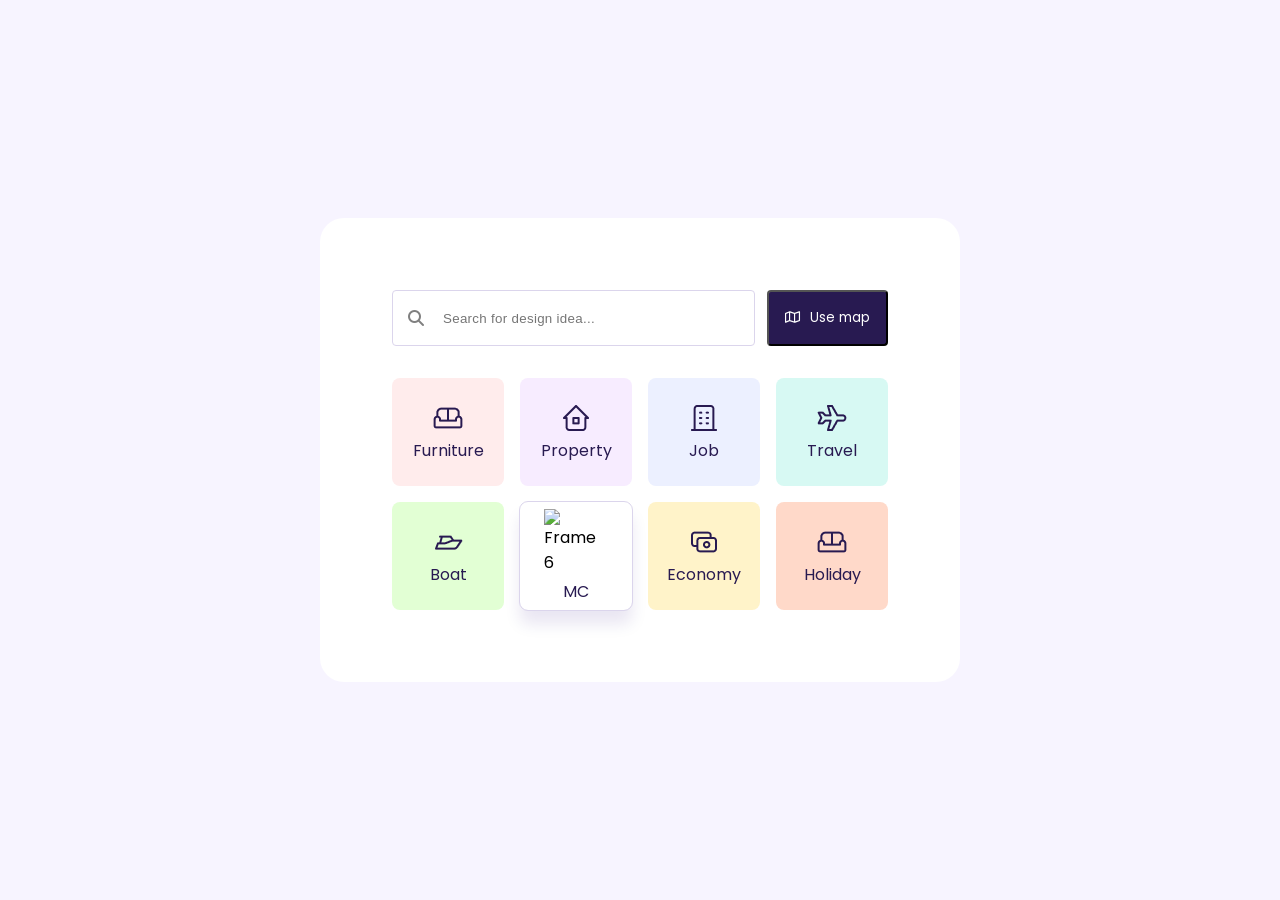
==== Day 8 Text/index.html @ a87bf6ec "update" ====
<!doctype html>
<html lang="en">
  <head>
    <meta charset="UTF-8" />
    <meta name="viewport" content="width=device-width, initial-scale=1.0" />
    <link rel="stylesheet" href="style.css">

    <link rel="preconnect" href="https://fonts.googleapis.com">
<link rel="preconnect" href="https://fonts.gstatic.com" crossorigin>
<link href="https://fonts.googleapis.com/css2?family=Poppins:ital,wght@0,100;0,200;0,300;0,400;0,500;0,600;0,700;0,800;0,900;1,100;1,200;1,300;1,400;1,500;1,600;1,700;1,800;1,900&display=swap" rel="stylesheet">
  
<link
  rel="stylesheet"
  href="https://cdnjs.cloudflare.com/ajax/libs/font-awesome/6.5.0/css/all.min.css"
/>

    <title>Document</title>
    
  </head>
  <body>
    <div class="container">
      <div class="cricle"></div>

      <div class="card">
        <div class="form-search">
            <div class="input-wrapper">
                <i class="fa-solid fa-magnifying-glass"></i>
                <input type="text" placeholder="Search for design idea..." />
            </div>
            <button>
                <i class="fa-regular fa-map"></i>
                Use map</button>
         </div>
      <div class="menu">
        <div>
          <img src="img/fame 1.png" alt="fame 1">
          <p>Furniture</p>
        </div>
        <div>
          <img src="img/Frame.png" alt="Frame">
          <p>Property</p>
        </div>
        <div>
          <img src="img/frame 3.png" alt="frame 3">
          <p>Job</p>
        </div>
        <div>
          <img src="./img/Frame 4.png" alt="Frame 4">
          <p>Travel</p>
        </div>
        <div>
          <img src="img/Frame 5.png" alt="Frame 5">
          <p>Boat</p>
        </div>
        <div class="acvie">
          <img src="img/Frame 6.png" alt="Frame 6">
          <p>MC</p>
        </div>
        <div> 
          <img src="img/Frame 7.png" alt="Frame 7">
          <p>Economy</p>
        </div>
        <div>
          <img src="./img/fame 1.png" alt="fame 1">
          <p>Holiday</p>
        </div>
      </div>
    </div>
  </body>
</html>
---- Day 8 Text/style.css ----
* {
        margin: 0;
        padding: 0;
        box-sizing: border-box;
      }

      body {
        background-color: #f7f4ff;
        display: flex;
        justify-content: center;
        align-items: center;
        height: 100vh;
      }

      html{
       font-family: "Poppins", sans-serif;
      }

      p{
        font-size: 16px;
        font-weight: 400;
        color: #281A51;
      }

      

      .container {
        background-color: #fff;
        padding: 72px;
        width: 640px;
        height: 464px;
        border-radius: 24px;
        position: relative;
        z-index: 10;

      }

      .form-search{
        display: flex;
        justify-content: space-between;
        align-items: center;
        justify-items: center;
        flex-wrap: wrap;
        gap: 12px;
      }

      .input-wrapper{
        position: relative;
        flex: 1;
            i{
            position: absolute;
            left: 16px;
            top: 50%;
            transform: translateY(-50%);
            color: gray;
            
        }
      }


      .input-wrapper input
         {
            border: 1px solid #DBD5EC;
            padding: 16px 16px 16px 50px;
            border-radius: 4px;
            outline: none;
            width: 100%;
            height: 56px;
         }

         .input-wrapper input::placeholder{
            letter-spacing: 0.3px;
         }

         button{
            background-color: #281A51;
            padding: 16px;
            border-radius: 4px;
            color: #fff;
            display: flex;
            gap: 10px;
             align-items: center;
            justify-items: center;
            font-family: inherit;

         }
         

         .menu{
            display: grid;
            grid-template-columns: repeat(4,1fr);
            gap: 16px;
            margin-top: 32px;

            div{
                background-color: #f7f4ff;
                width: 112px;
                height: 108px;
                padding: 24px;
                border-radius: 8px;
                display: flex;
                flex-direction: column;
                align-items: center;
                justify-content: center;
                gap: 4px;

            }

         }


         .menu div:nth-child(1){background:#FFECEC}
         .menu div:nth-child(2){background:#F7ECFF}
         .menu div:nth-child(3 ){background:#ECF0FF}
         .menu div:nth-child(4){background:#D7F9F3}
         .menu div:nth-child(5){background:#E2FFD4}
         .menu div:nth-child(6){background:#fff;}
         .menu div:nth-child(7){background:#FFF3C9}
         .menu div:nth-child(8){background:#FFD9C9}

         .menu div:nth-child(n-8):hover {
            box-shadow: 0 14px 16px #290B801A;
            transform: translateY(-4px);
            outline: 1px solid #DBD5EC;
            }

        .menu .acvie{
            box-shadow: 0 14px 16px #290B801A;
         outline: 1px solid #DBD5EC;
        }
         
      .cricle {
        position: absolute;
        z-index: -1;
        background-color: #EFEBFD;
      }
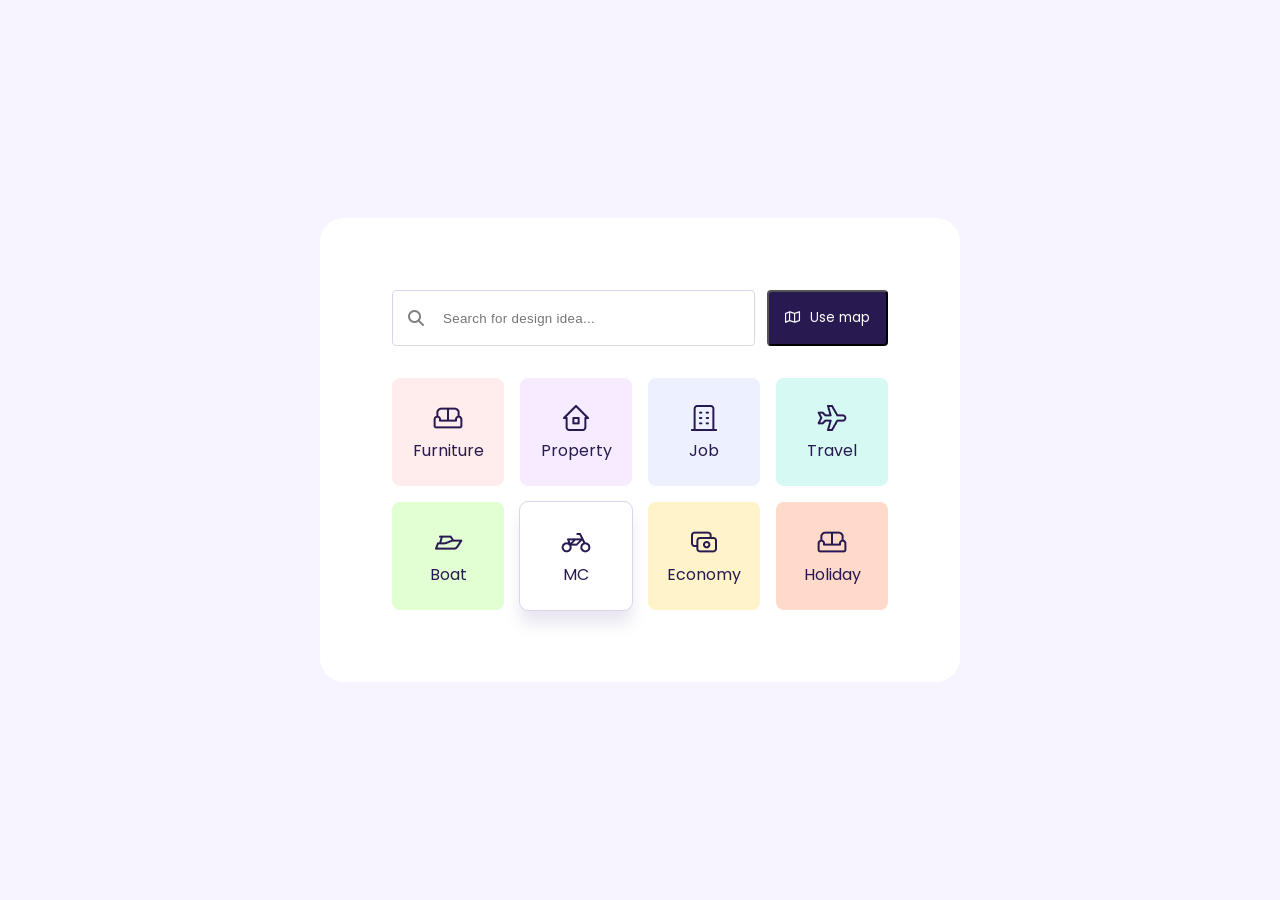
==== commit 23b9b5f8: "update" ====
--- a/Day 8 Text/index.html
+++ b/Day 8 Text/index.html
@@ -53,7 +53,7 @@
           <p>Boat</p>
         </div>
         <div class="acvie">
-          <img src="img/Frame 6.png" alt="Frame 6">
+          <img src="./img/frame 6.png" alt="Frame 6">
           <p>MC</p>
         </div>
         <div> 
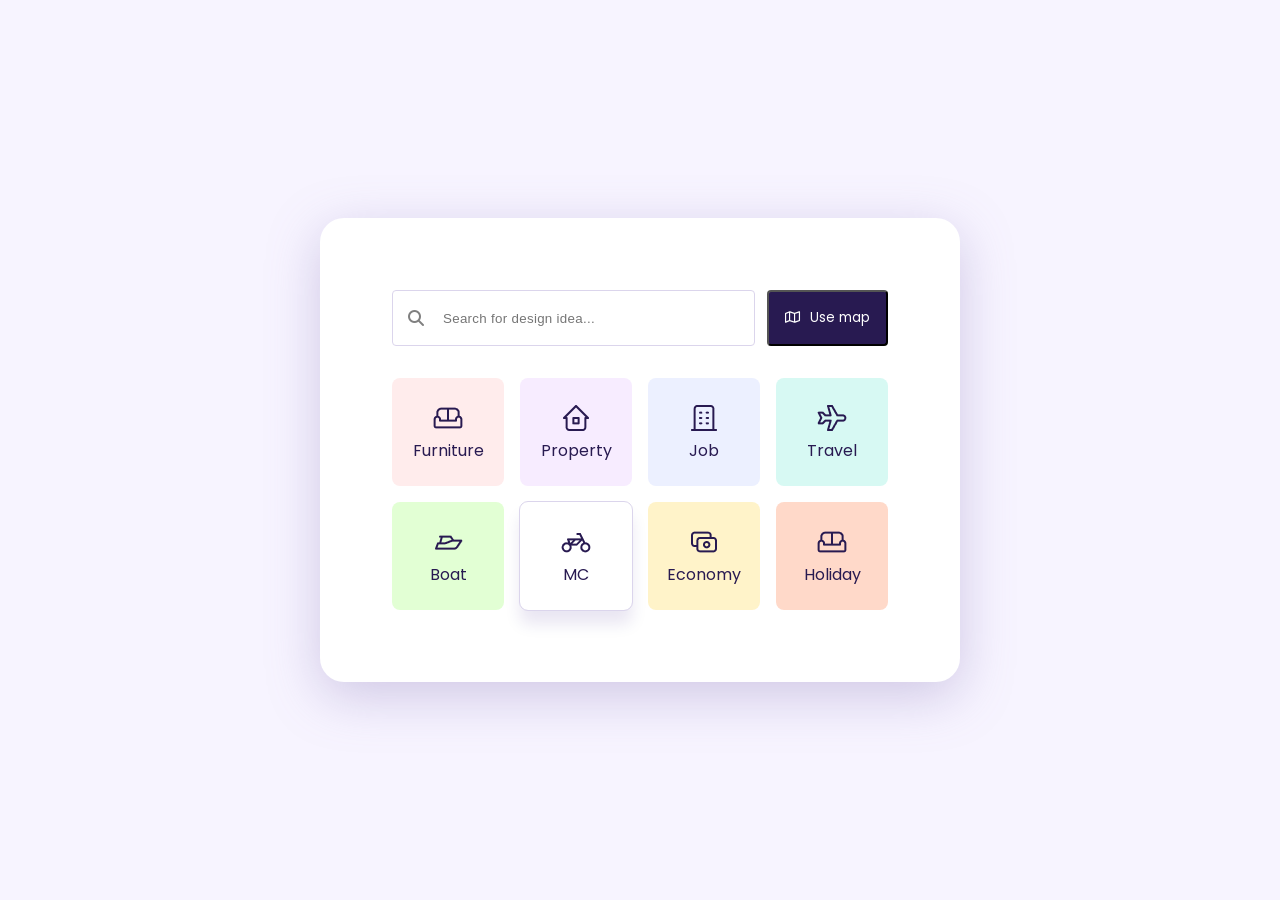
==== commit 63bce93c: "update" ====
--- a/Day 8 Text/index.html
+++ b/Day 8 Text/index.html
@@ -19,7 +19,6 @@
   </head>
   <body>
     <div class="container">
-      <div class="cricle"></div>
 
       <div class="card">
         <div class="form-search">
--- a/Day 8 Text/style.css
+++ b/Day 8 Text/style.css
@@ -33,7 +33,7 @@
         border-radius: 24px;
         position: relative;
         z-index: 10;
-
+        box-shadow: 0 14px 52px #8675b459;
       }
 
       .form-search{
@@ -133,5 +133,4 @@
       .cricle {
         position: absolute;
         z-index: -1;
-        background-color: #EFEBFD;
       }
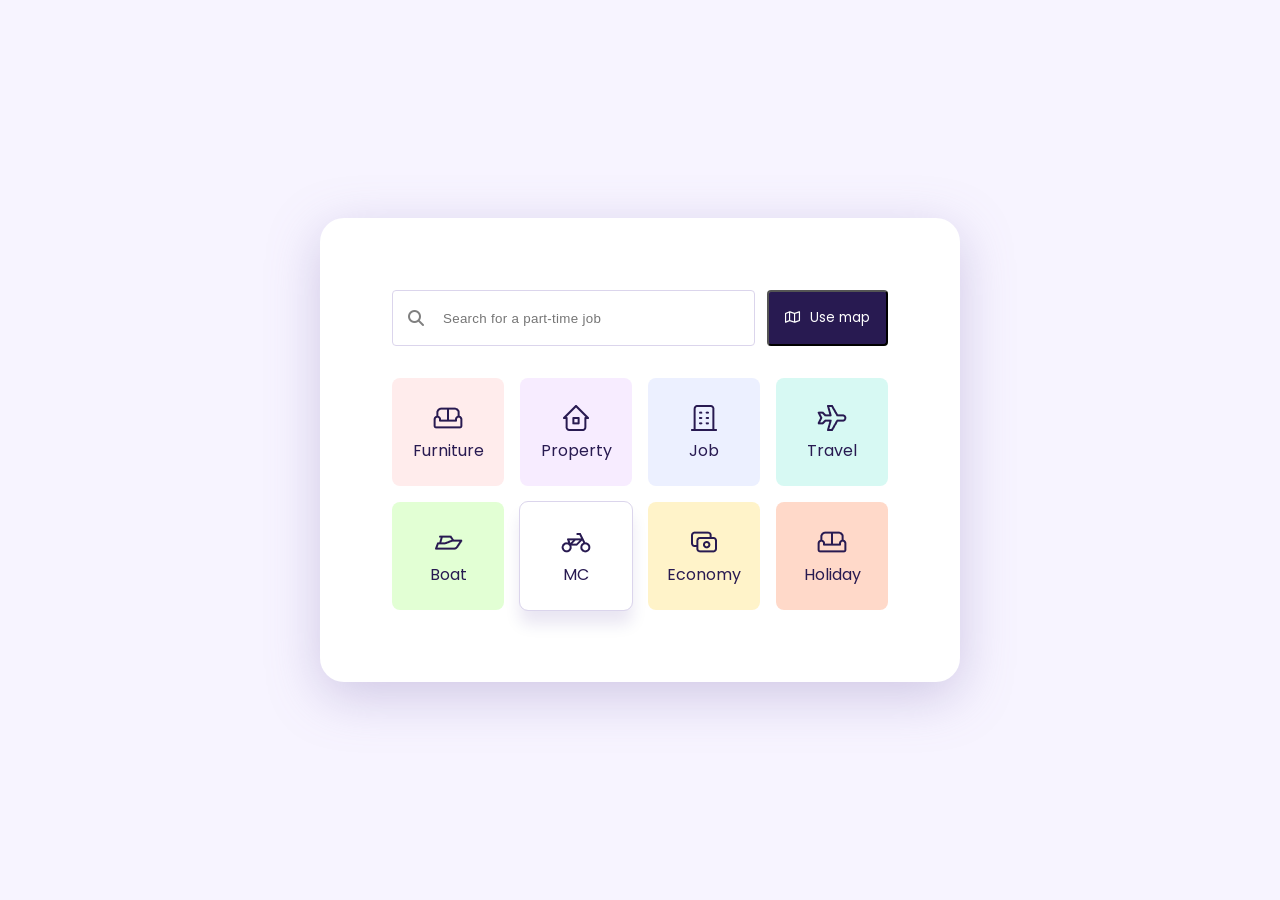
==== commit 8c02a2f4: "update" ====
--- a/Day 8 Text/index.html
+++ b/Day 8 Text/index.html
@@ -24,7 +24,8 @@
         <div class="form-search">
             <div class="input-wrapper">
                 <i class="fa-solid fa-magnifying-glass"></i>
-                <input type="text" placeholder="Search for design idea..." />
+                <input type="text" placeholder="Search for a part-time job
+" />
             </div>
             <button>
                 <i class="fa-regular fa-map"></i>
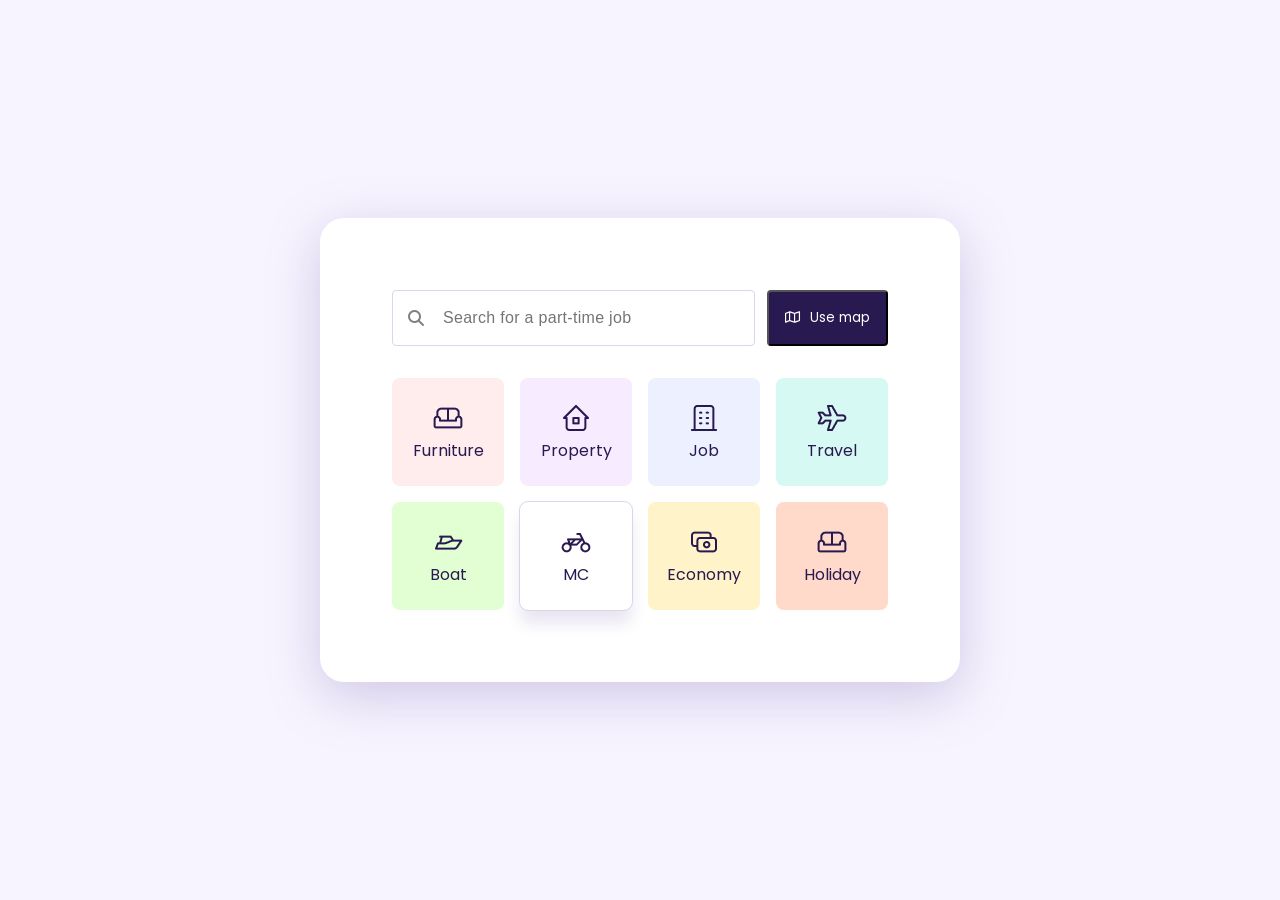
==== commit 7adcceb3: "update" ====
--- a/Day 8 Text/index.html
+++ b/Day 8 Text/index.html
@@ -18,14 +18,14 @@
     
   </head>
   <body>
+    <div class=""rectangle></div>
     <div class="container">
 
       <div class="card">
         <div class="form-search">
             <div class="input-wrapper">
                 <i class="fa-solid fa-magnifying-glass"></i>
-                <input type="text" placeholder="Search for a part-time job
-" />
+                <input type="text" placeholder="Search for a part-time job" />
             </div>
             <button>
                 <i class="fa-regular fa-map"></i>
--- a/Day 8 Text/style.css
+++ b/Day 8 Text/style.css
@@ -32,7 +32,6 @@
         height: 464px;
         border-radius: 24px;
         position: relative;
-        z-index: 10;
         box-shadow: 0 14px 52px #8675b459;
       }
 
@@ -67,6 +66,9 @@
             outline: none;
             width: 100%;
             height: 56px;
+            font-size: 16px;
+            font-weight: 400;
+            color: #281A51;
          }
 
          .input-wrapper input::placeholder{
@@ -130,7 +132,10 @@
          outline: 1px solid #DBD5EC;
         }
          
-      .cricle {
+      .rectangle {
         position: absolute;
-        z-index: -1;
+        background-color: #EFEBFD;
+        width: 421px;
+        height: 613px;
+        border-radius: 31px;
       }
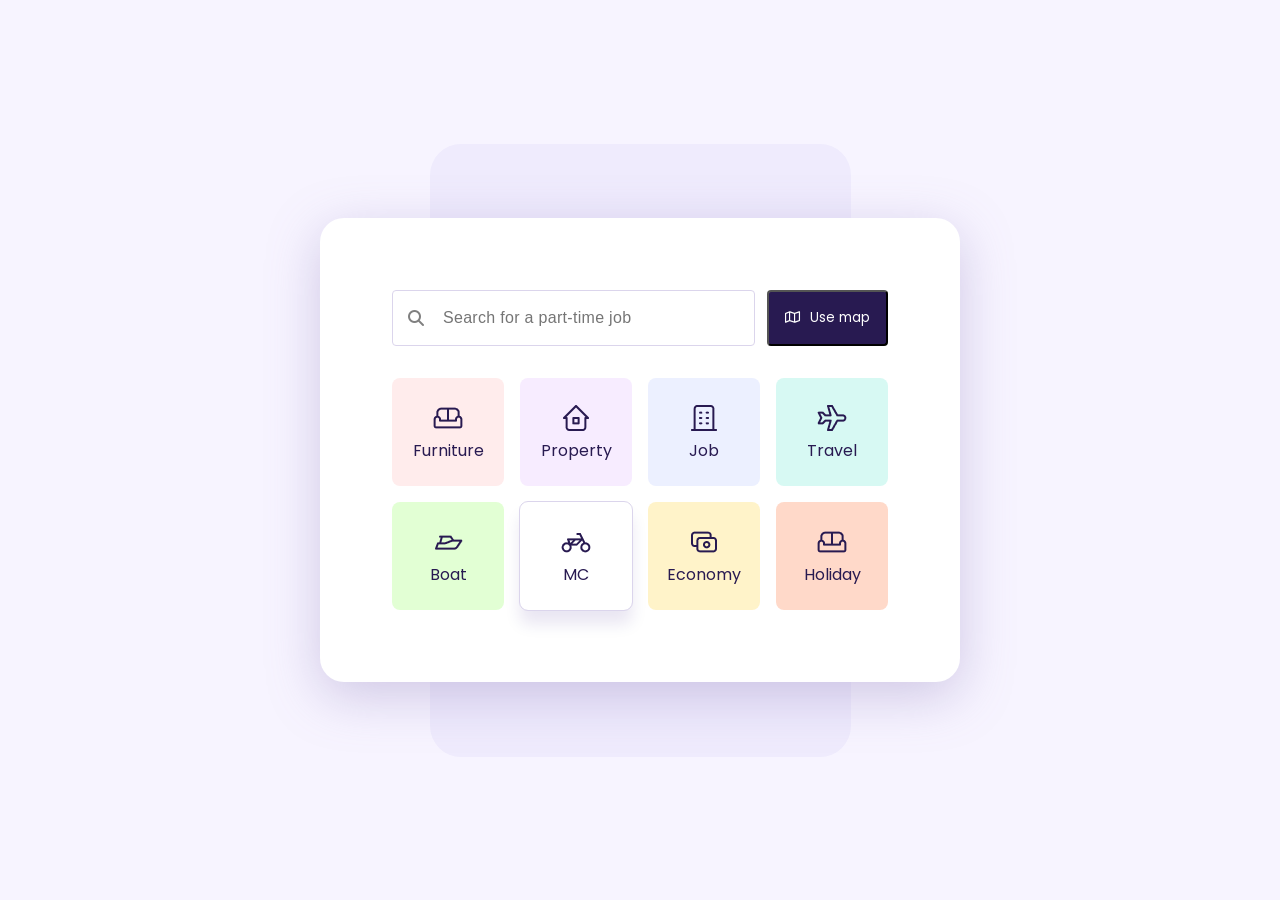
==== commit c8a9db9f: "update" ====
--- a/Day 8 Text/index.html
+++ b/Day 8 Text/index.html
@@ -18,7 +18,7 @@
     
   </head>
   <body>
-    <div class=""rectangle></div>
+    <div class="rectangle"></div>
     <div class="container">
 
       <div class="card">
